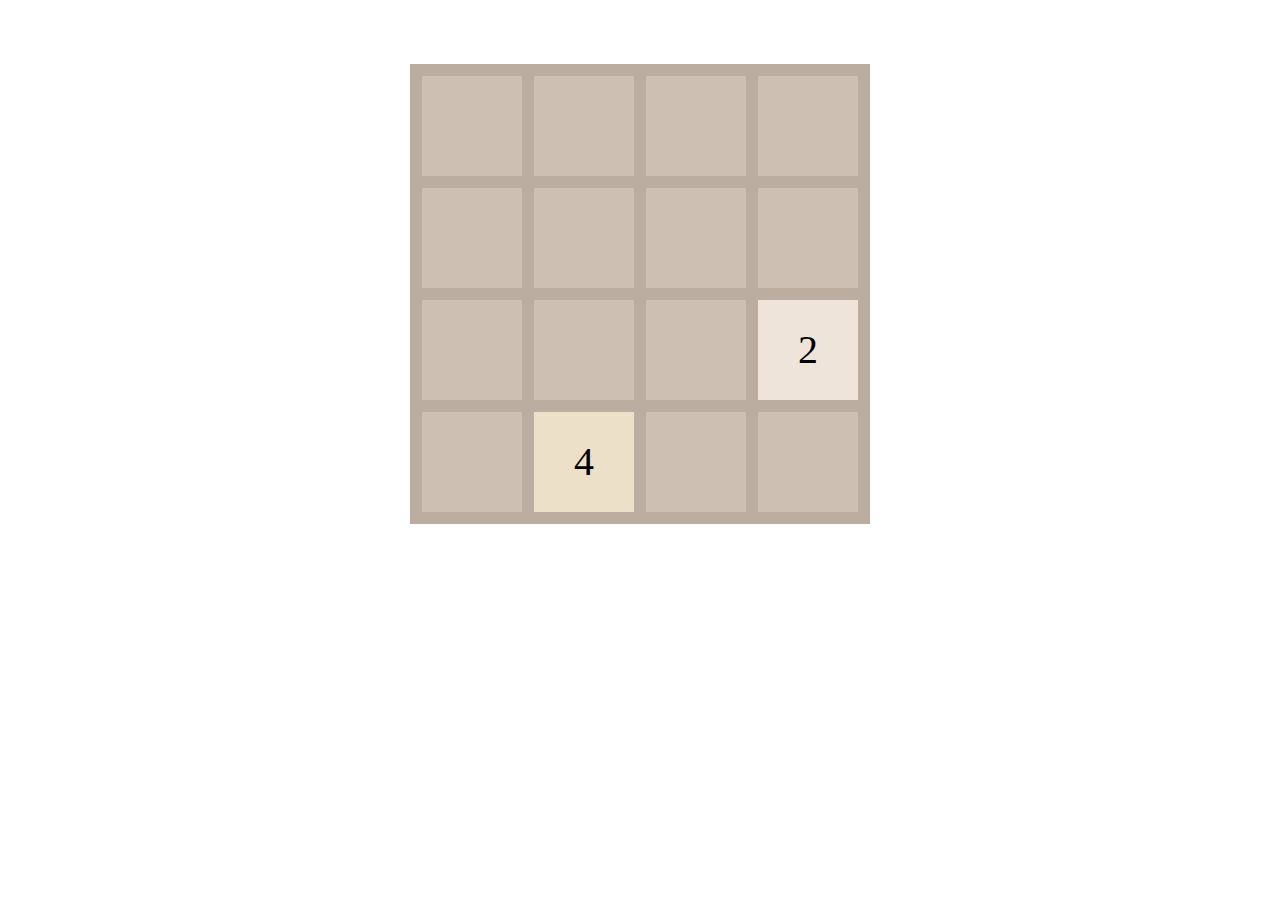
==== 2048/index.html @ 83b54272 "2048game" ====
<!DOCTYPE html>
<html lang="en">
<head>
    <meta charset="UTF-8">
    <meta name="viewport" content="width=device-width, initial-scale=1.0">
    <meta http-equiv="X-UA-Compatible" content="ie=edge">
    <title>2048小游戏</title>
    <script src="index.js"></script>
    <link rel="stylesheet" href="index.css">
</head>
<body>
    <div id="my2048"></div>
</body>
</html>
---- 2048/index.css ----
* {
    margin: 0;
    padding: 0;
}

#my2048 {
    position: relative;
    margin: 5% auto;
    background: #bbada0;
}

#my2048 div {
    position: absolute;
    display: inline-block;
    border: 0;
}
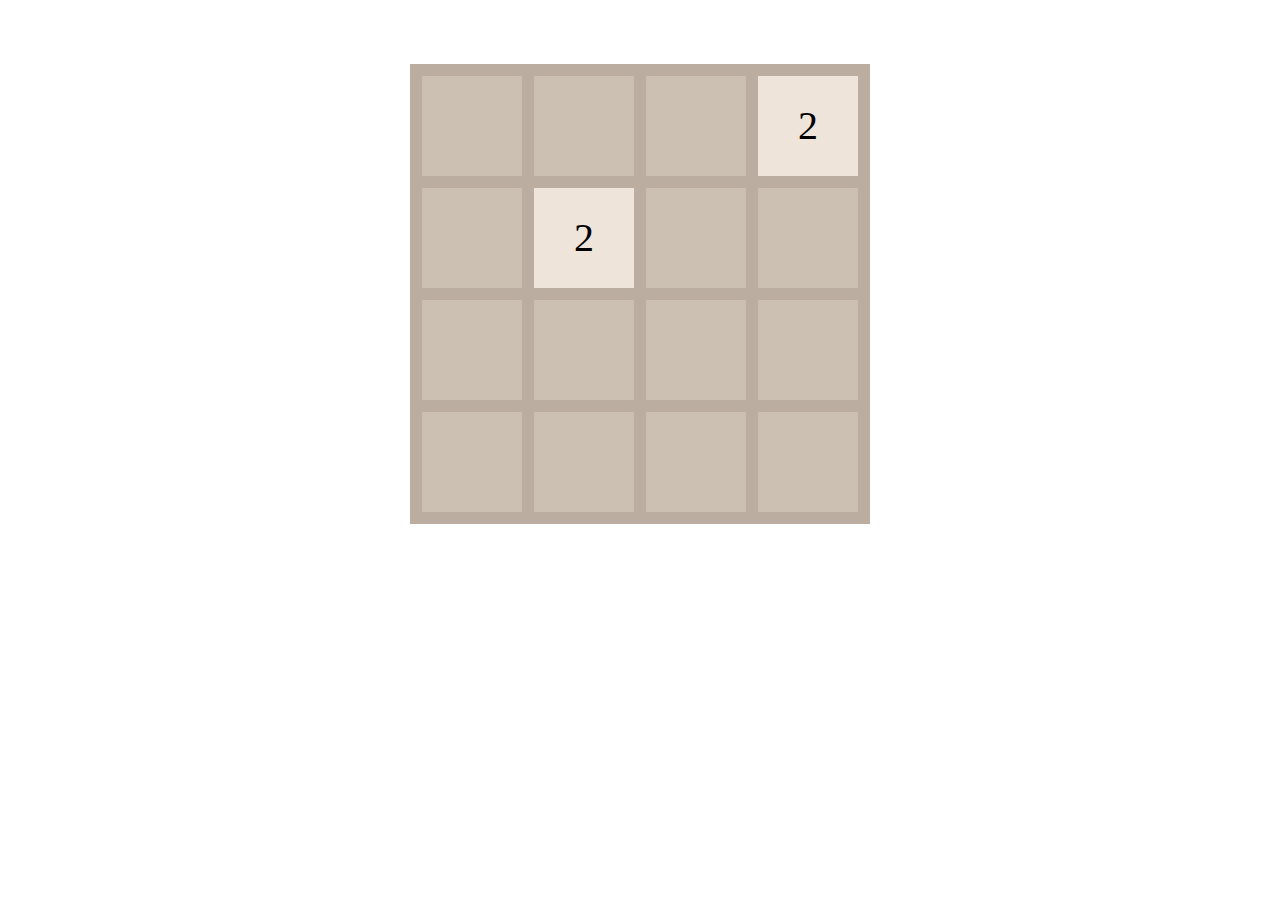
==== commit 4639ad96: "charset" ====
--- a/2048/index.html
+++ b/2048/index.html
@@ -1,7 +1,8 @@
 <!DOCTYPE html>
-<html lang="en">
+<html lang="zh-cn">
 <head>
     <meta charset="UTF-8">
+    <meta name="MobileOptimized" content="320">
     <meta name="viewport" content="width=device-width, initial-scale=1.0">
     <meta http-equiv="X-UA-Compatible" content="ie=edge">
     <title>2048小游戏</title>
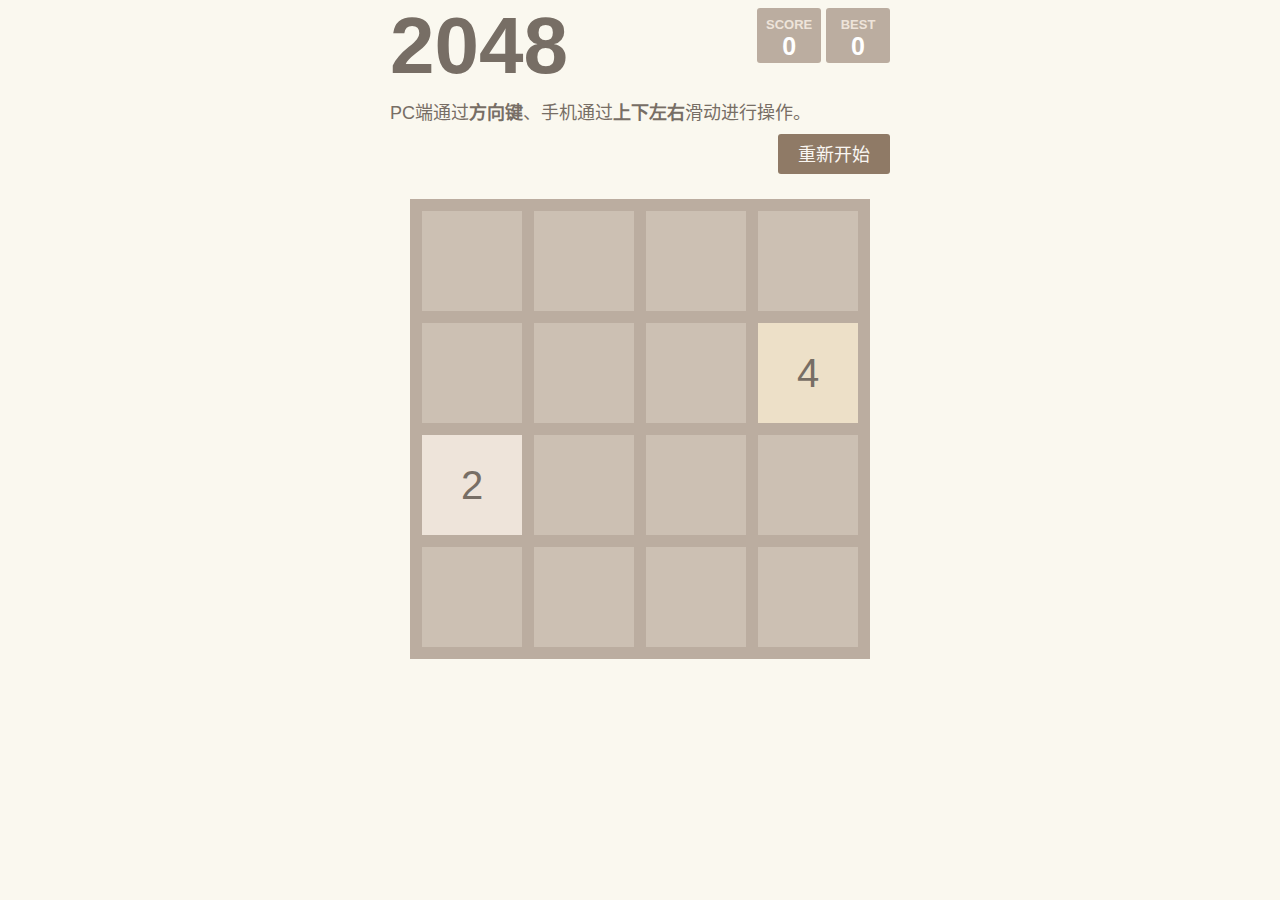
==== commit 32cfe2b5: "add score" ====
--- a/2048/index.html
+++ b/2048/index.html
@@ -1,5 +1,6 @@
 <!DOCTYPE html>
 <html lang="zh-cn">
+
 <head>
     <meta charset="UTF-8">
     <meta name="MobileOptimized" content="320">
@@ -9,7 +10,24 @@
     <script src="index.js"></script>
     <link rel="stylesheet" href="index.css">
 </head>
+
 <body>
-    <div id="my2048"></div>
+    <div class="container">
+        <div class="box">
+            <div class="heading">
+                <h1 class="title">2048</h1>
+                <div class="scores-container">
+                    <div id="score-container">0</div>
+                    <div id="best-container">0</div>
+                </div>
+            </div>
+            <div class="above-game">
+                <p class="game-intro"> PC端通过<strong>方向键</strong>、手机通过<strong>上下左右</strong>滑动进行操作。</p>
+                <a id="restart-button">重新开始</a>
+            </div>
+            <div id="my2048"></div>
+        </div>
+    </div>
 </body>
+
 </html>--- a/2048/index.css
+++ b/2048/index.css
@@ -1,6 +1,99 @@
 * {
     margin: 0;
     padding: 0;
+}
+
+html,
+body {
+    margin: 0;
+    padding: 0;
+    background: #faf8ef;
+    color: #776e65;
+    font-family: "Clear Sans", "Helvetica Neue", Arial, sans-serif;
+    font-size: 18px;
+}
+
+.container {
+    width: 500px;
+    margin: 0 auto;
+}
+
+h1.title {
+    font-size: 80px;
+    font-weight: bold;
+    margin: 0;
+    display: block;
+    float: left;
+}
+
+.scores-container {
+    float: right;
+    text-align: right;
+}
+
+#score-container,
+#best-container {
+    position: relative;
+    display: inline-block;
+    background: #bbada0;
+    padding: 15px 25px;
+    font-size: 25px;
+    height: 25px;
+    line-height: 47px;
+    font-weight: bold;
+    border-radius: 3px;
+    color: white;
+    margin-top: 8px;
+    text-align: center;
+}
+
+#score-container:after,
+#best-container:after {
+    position: absolute;
+    width: 100%;
+    top: 10px;
+    left: 0;
+    text-transform: uppercase;
+    font-size: 13px;
+    line-height: 13px;
+    text-align: center;
+    color: #eee4da;
+}
+
+#score-container:after {
+    content: "Score";
+}
+
+#best-container:after {
+    content: "Best";
+}
+
+.game-intro {
+    float: left;
+    line-height: 42px;
+    margin-bottom: 0;
+}
+
+#restart-button {
+    display: inline-block;
+    background: #8f7a66;
+    border-radius: 3px;
+    padding: 0 20px;
+    text-decoration: none;
+    color: #f9f6f2;
+    height: 40px;
+    line-height: 42px;
+    cursor: pointer;
+    display: block;
+    text-align: center;
+    float: right;
+}
+
+.heading:after,
+.above-game:after {
+    content: "";
+    display: block;
+    clear: both;
 }
 
 #my2048 {
@@ -13,4 +106,10 @@
     position: absolute;
     display: inline-block;
     border: 0;
+}
+
+@media screen and (max-width: 520px) {
+    .box {
+        margin: 20px;
+    }
 }